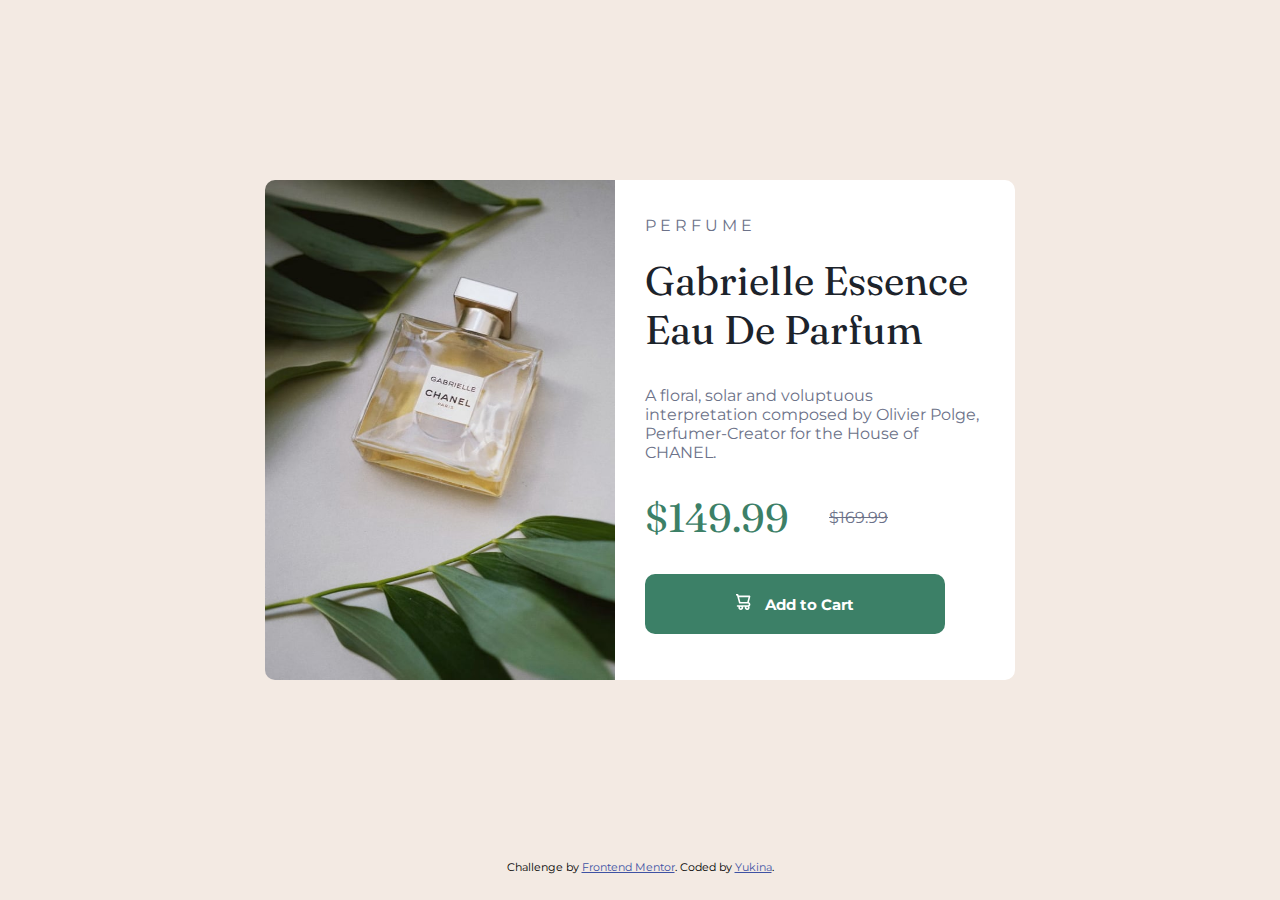
==== product-preview-card-component-main/index.html @ 0d299976 "challenge" ====
<!DOCTYPE html>
<html lang="en">
<head>
  <meta charset="UTF-8">
  <meta name="viewport" content="width=device-width, initial-scale=1.0"> <!-- displays site properly based on user's device -->

  <link rel="icon" type="image/png" sizes="32x32" href="./images/favicon-32x32.png">
  <link rel="stylesheet" href="style.css">
  
  <title>Frontend Mentor | Product preview card component</title>

  <!-- Feel free to remove these styles or customise in your own stylesheet 👍 -->
  <style>
    .attribution { font-size: 11px; text-align: center; }
    .attribution a { color: hsl(228, 45%, 44%); }
  </style>

  <link href="https://fonts.googleapis.com/css2?family=Montserrat:wght@500;700&display=swap" rel="stylesheet">

  <link href="https://fonts.googleapis.com/css2?family=Fraunces:opsz,wght@9..144,700&display=swap" rel="stylesheet">
</head>
<body>

  <div class="card">
    <img src="images/image-product-desktop.jpg" alt="a picture of Gabrielle Essence Eau De Parfum">
  
    <section>
      <p>P E R F U M E</p>
    
      <p id="product-name">Gabrielle Essence Eau De Parfum</p> 
    
      <p>A floral, solar and voluptuous interpretation composed by Olivier Polge, Perfumer-Creator for the House of CHANEL.</p>

      <div class="discount">
        <p id="price">$149.99</p>
        <p>$169.99</p>
      </div>
  
      <button>
        <svg width="15" height="16" xmlns="http://www.w3.org/2000/svg"><path d="M14.383 10.388a2.397 2.397 0 0 0-1.518-2.222l1.494-5.593a.8.8 0 0 0-.144-.695.8.8 0 0 0-.631-.28H2.637L2.373.591A.8.8 0 0 0 1.598 0H0v1.598h.983l1.982 7.4a.8.8 0 0 0 .799.59h8.222a.8.8 0 0 1 0 1.599H1.598a.8.8 0 1 0 0 1.598h.943a2.397 2.397 0 1 0 4.507 0h1.885a2.397 2.397 0 1 0 4.331-.376 2.397 2.397 0 0 0 1.12-2.021ZM11.26 7.99H4.395L3.068 3.196h9.477L11.26 7.991Zm-6.465 6.392a.8.8 0 1 1 0-1.598.8.8 0 0 1 0 1.598Zm6.393 0a.8.8 0 1 1 0-1.598.8.8 0 0 1 0 1.598Z" fill="#FFF"/></svg>
        Add to Cart
      </button>
    </section>
  </div>

  <div class="attribution">
    Challenge by <a href="https://www.frontendmentor.io?ref=challenge" target="_blank">Frontend Mentor</a>. 
    Coded by <a href="https://github.com/ky00fu">Yukina</a>.
  </div>
</body>
</html>
---- product-preview-card-component-main/style.css ----
* {
    margin: 0;
    padding: 0;
    box-sizing: border-box;
}

body {
    background-color: rgb(243, 234, 227);
    font-family: 'Montserrat';
    align-items: center;    
}

.card {
    display: flex;
    align-self: center;
    justify-content: center;
    margin: 20vh;
}

section {
    justify-content: space-between;
    display: grid;
    grid-template-columns: ;
    grid-template-rows: 30px;
    padding: 30px;
    width: 400px;
    height: 500px;
    background-color: white;
    border-top-right-radius: 10px;
    border-bottom-right-radius: 10px;
    color: hsl(228, 12%, 48%);
    float: left;
    align-items: center;
}

img {
    width: 350px;
    height: 500px;
    border-top-left-radius: 10px;
    border-bottom-left-radius: 10px;
}

#product-name {
    font-family: 'Fraunces';
    font-size: 40px;
    color: hsl(212, 21%, 14%);
}

.discount {
    display: flex;
    flex-direction: row;
    gap: 40px;
    align-items: center;
}

.discount > p {
    text-decoration-line: line-through;
    color: hsl(228, 12%, 48%);
}

#price {
    font-family: 'Fraunces';
    font-size: 40px;
    color: hsl(158, 36%, 37%);
    text-decoration-line: none;
}

.attribution {
    align-self: flex-end;
}

button {
    font-family: 'Montserrat';
    font-weight: 700;
    font-size: 15px;
    color: white;
    background-color: hsl(158, 36%, 37%);
    border-style: none;
    align-items: center;
    border-radius: 10px;
    width: 300px;
    height: 60px;
    cursor: pointer;
}

button > svg {
    margin-right: 10px;
}
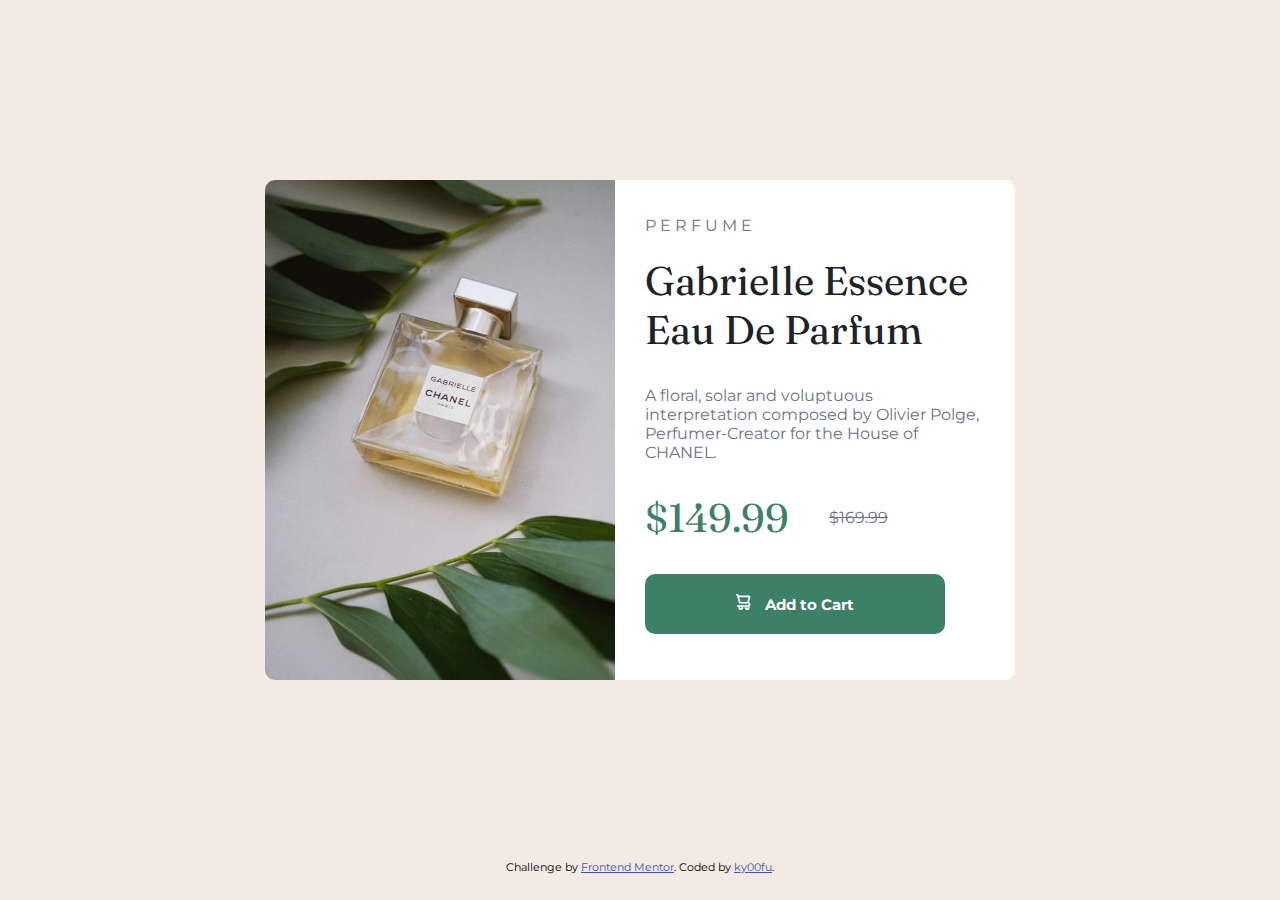
==== commit 0dae7b26: "challenge" ====
--- a/product-preview-card-component-main/index.html
+++ b/product-preview-card-component-main/index.html
@@ -45,7 +45,7 @@
 
   <div class="attribution">
     Challenge by <a href="https://www.frontendmentor.io?ref=challenge" target="_blank">Frontend Mentor</a>. 
-    Coded by <a href="https://github.com/ky00fu">Yukina</a>.
+    Coded by <a href="https://github.com/ky00fu">ky00fu</a>.
   </div>
 </body>
 </html>